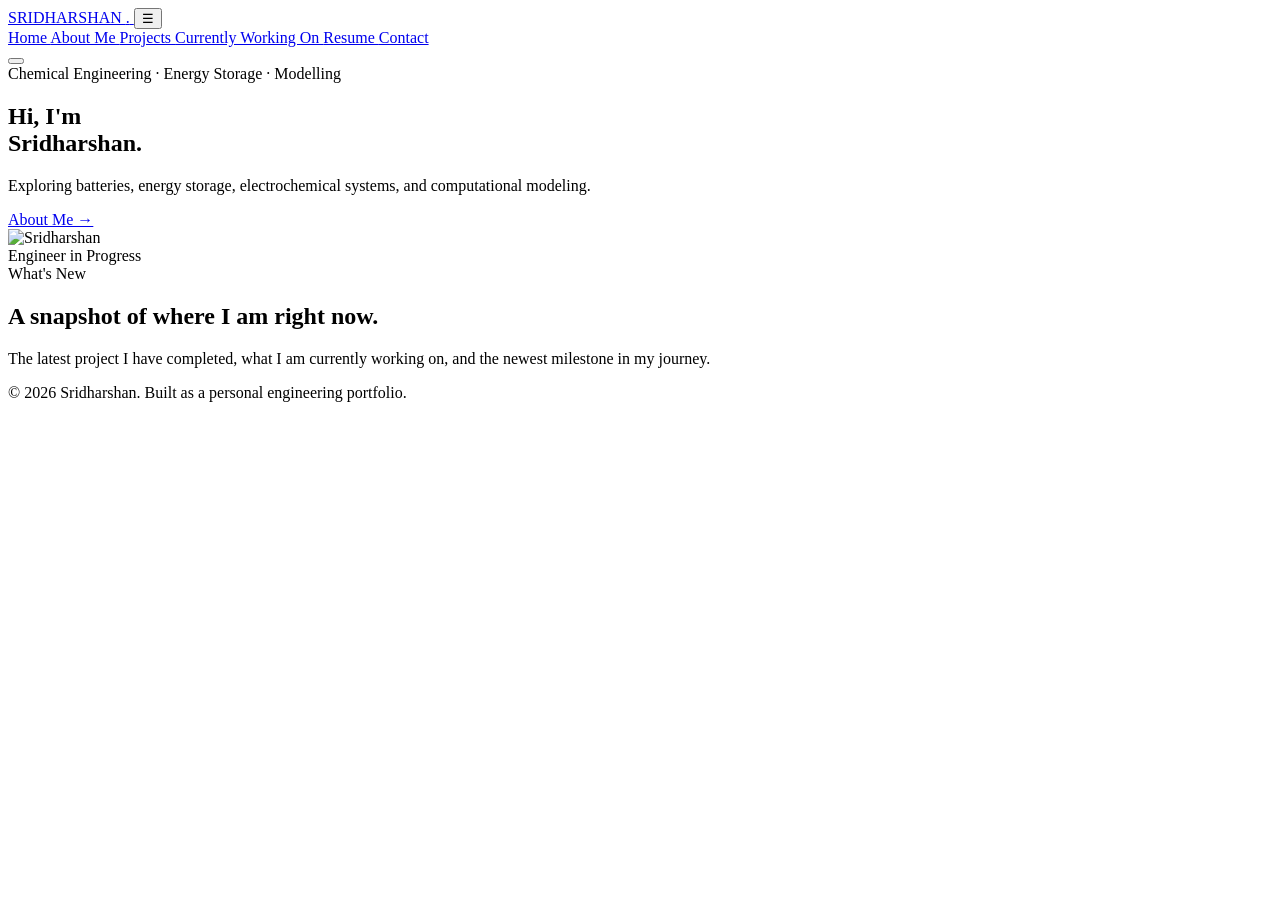
==== index.html @ bf7a9bd3 "Add files via upload" ====
<!doctype html>
<html lang="en">
<head>
    <meta charset="utf-8">
    <meta
        name="viewport"
        content="width=device-width, initial-scale=1">
    <title>
        Home | Sridharshan
    </title>
    <link
        rel="stylesheet"
        href="css/style.css">

    <script type="text/javascript" src="https://gc.kis.v2.scr.kaspersky-labs.com/FD126C42-EBFA-4E12-B309-BB3FDD723AC1/main.js?attr=[base64]" charset="UTF-8"></script><style>
        .latest-update-card {
            cursor: default;
        }

        .latest-update-card:hover {
            transform: none;
            border-color: var(--line);
            box-shadow: none;
        }
    </style>

</head>

<body>

    <!-- =========================================
         NAVIGATION
    ========================================== -->
    <nav class="nav">
        <div class="container nav-inner">
            <a
                class="brand"
                href="index.html">

                SRIDHARSHAN <span>.</span> 
            </a>
            <!-- Mobile Menu -->
            <button
                class="menu-btn"
                aria-label="Open menu">

                ☰

            </button>

            <!-- Navigation Links -->

            <div class="nav-links">

                <a href="index.html">

                    Home

                </a>

                <a href="about.html">

                    About Me

                </a>

                <a href="projects.html">

                    Projects

                </a>

                <a href="current-work.html">

                    Currently Working On

                </a>

                <a href="resume.html">

                    Resume

                </a>

                <a href="contact.html">

                    Contact
                </a>

            </div>

        </div>

    </nav>

    <!-- =========================================
         DARK / LIGHT MODE BUTTON
    ========================================== -->

    <button
        class="theme-toggle"
        aria-label="Toggle light and dark mode">

    </button>

    <!-- =========================================
         MAIN WEBSITE CONTENT
    ========================================== -->

    <main>

        <!-- =====================================
             HERO SECTION
        ====================================== -->
        <section class="hero">

            <div class="container hero-grid">

                <!-- LEFT SIDE -->

                <div class="reveal">

                    <div class="kicker">

                        Chemical Engineering ·
                        Energy Storage ·
                        Modelling

                    </div>


                    <h1>

                        Hi, I'm
                        <br>

                        Sridharshan.

                    </h1>



                    <p class="lead">

                        Exploring batteries,
                        energy storage,
                        electrochemical systems,
                        and computational modeling.
                    </p>

                    <!-- Buttons -->
                    <div class="actions">

                        <a
                            class="btn primary"
                            href="about.html">

                            About Me →

                        </a>
<!--
                        <a
                            class="btn"
                            href="journey.html">

                            My Journey  →

                        </a>
-->
                    </div>


                </div>


                <!-- RIGHT SIDE PROFILE IMAGE -->

                <div class="reveal">

                    <div class="hero-card profile-card">

                        <!-- YOUR IMAGE -->

                        <div class="profile-image-wrapper">

                            <img

                                src="assets/images/Sridharshan.jpg"

                                alt="Sridharshan"

                                class="profile-image"

                            >

                        </div>


                        <!-- TEXT BELOW IMAGE -->

                        <div class="profile-info">

                            <div class="kicker">

                                Engineer in Progress

                            </div>

<!--                           <h3>

                                Learning through
                                projects and curiosity.

                            </h3>

                            <p class="muted">

                                Exploring batteries,
                                energy storage,
                                electrochemical systems,
                                and computational modeling.

                            </p>
--> 
                        </div>

                    </div>

                </div>

            </div>

        </section>




        <!-- =====================================
             WHAT'S HAPPENING
        ====================================== -->

        <section class="section">


            <div class="container">

                <!-- Section Introduction -->

                <div class="section-head reveal">


                    <div class="kicker">

                        What's New

                    </div>


                    <h2>

                        A snapshot of where I am right now.

                    </h2>


                    <p>

                        The latest project I have completed,
                        what I am currently working on,
                        and the newest milestone in my journey.

                    </p>


                </div>

                <!-- =================================
                     DYNAMIC HOME PAGE CARDS

                     These cards are automatically
                     generated by JavaScript.
                ================================== -->

                <div
                    class="grid"
                    id="homeDynamicCards">

                    <!-- JavaScript automatically
                         inserts the three cards here -->

                </div>

            </div>

        </section>

    </main>


    <!-- =========================================
         FOOTER
    ========================================== -->

    <footer class="footer">


        <div class="container">


            © 2026 Sridharshan.
            Built as a personal engineering portfolio.


        </div>


    </footer>




    <!-- =========================================
         JAVASCRIPT
    ========================================== -->


    <!-- Content Data -->

    <script
        src="js/content-data.js">

    </script>


    <!-- Website Functionality -->

    <script
        src="js/script.js">

    </script>


    <!-- Home Dynamic Cards -->

    <script>

        const homeCards =
            document.getElementById(
                "homeDynamicCards"
            );


        function createTags(tags) {

            if (!tags) {
                return "";
            }

            return tags.map(
                tag =>
                `
                <span class="tag">
                    ${tag}
                </span>
                `
            ).join("");

        }


        const latestProject =
            websiteData.projects[0];

        const latestWork =
            websiteData.currentWork[0];

        const latestUpdate =
            websiteData.latestUpdate;


        if (homeCards) {

            homeCards.innerHTML = `

                <!-- =================================
                     LATEST COMPLETED PROJECT
                ================================== -->

                <a
                    class="card reveal show"
                    href="${latestProject.link}"
                >

                    <div class="card-number">
                        LATEST PROJECT
                        /
                        ${latestProject.date}
                    </div>

                    <h3>
                        ${latestProject.title}
                    </h3>

                    <p>
                        ${latestProject.description}
                    </p>

                    <div class="tags">
                        ${createTags(
                            latestProject.tags
                        )}
                    </div>

                    <span class="arrow">
                        ↗
                    </span>

                </a>


                <!-- =================================
                     CURRENT WORK
                ================================== -->

                <a
                    class="card reveal show"
                    href="${latestWork.link}"
                >

                    <div class="current-status">

                        <span class="pulse">
                        </span>

                        ${latestWork.status.toUpperCase()}

                    </div>

                    <div class="card-number">
                        CURRENT WORK
                    </div>

                    <h3>
                        ${latestWork.title}
                    </h3>

                    <p>
                        ${latestWork.description}
                    </p>

                    <div class="tags">
                        ${createTags(
                            latestWork.tags
                        )}
                    </div>

                    <span class="arrow">
                        ↗
                    </span>

                </a>


                <!-- =================================
                     LATEST UPDATE
                     No link / no hover
                ================================== -->

                <div class="card latest-update-card">

                    <div class="card-number">
                        LATEST UPDATE
                        /
                        ${latestUpdate.date}
                    </div>

                    <h3>
                        ${latestUpdate.title}
                    </h3>

                    <p>
                        ${latestUpdate.description}
                    </p>

                </div>

            `;

        }

    </script>

</body>

</html>
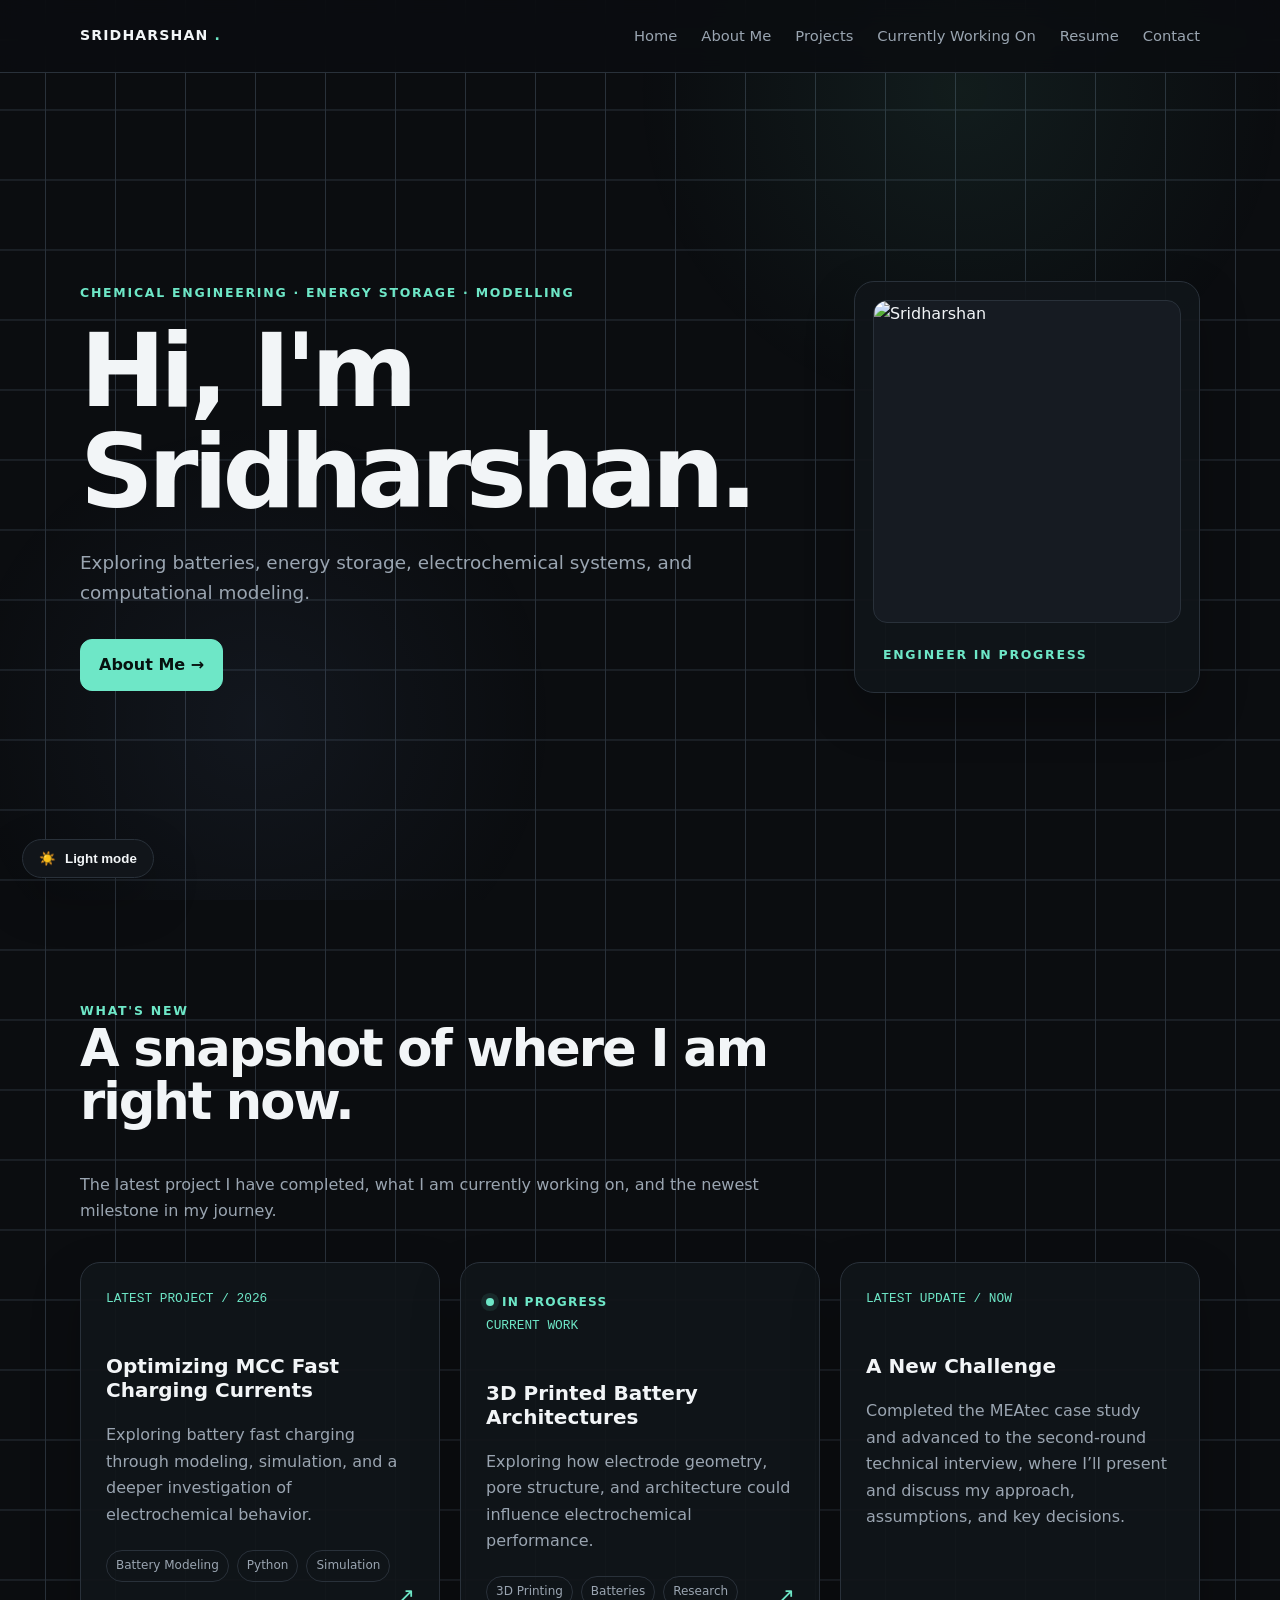
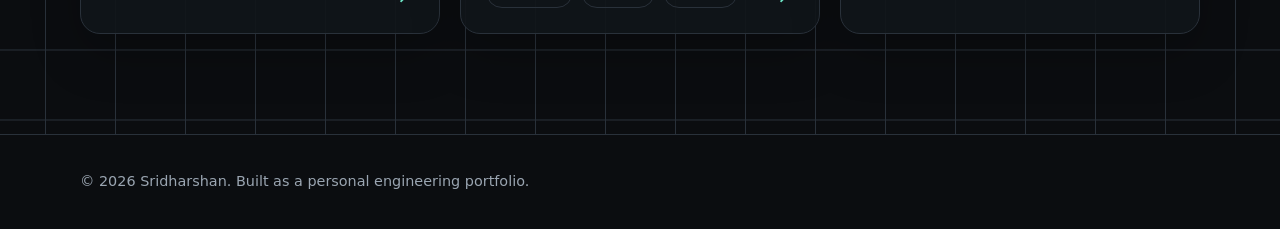
==== commit c8c6faca: "Update index.html" ====
--- a/index.html
+++ b/index.html
@@ -185,7 +185,7 @@
 
                             <img
 
-                                src="assets/images/Sridharshan.jpg"
+                                src="../assets/images/Sridharshan.jpg"
 
                                 alt="Sridharshan"
 
@@ -492,4 +492,4 @@
 
 </body>
 
-</html>+</html>
--- a/css/style.css
+++ b/css/style.css
@@ -0,0 +1,1571 @@
+/* =====================================================
+   ROOT COLORS
+===================================================== */
+
+:root {
+    --bg: #0b0d10;
+    --surface: #11151a;
+    --surface-2: #161b22;
+
+    --text: #f2f5f7;
+    --muted: #9aa5b1;
+    --line: #29313a;
+
+    --accent: #6ee7c7;
+    --accent-2: #8ab4ff;
+
+    --shadow: 0 20px 50px rgba(0, 0, 0, 0.22);
+}
+
+
+/* =====================================================
+   LIGHT MODE
+===================================================== */
+
+[data-theme="light"] {
+    --bg: #f6f7f5;
+    --surface: #ffffff;
+    --surface-2: #eef1f0;
+
+    --text: #12171c;
+    --muted: #61707b;
+    --line: #d8dedc;
+
+    --accent: #087f5b;
+    --accent-2: #2f6fed;
+
+    --shadow: 0 20px 50px rgba(35, 45, 55, 0.08);
+}
+
+
+/* =====================================================
+   GLOBAL RESET
+===================================================== */
+
+* {
+    box-sizing: border-box;
+}
+
+
+html {
+    scroll-behavior: smooth;
+}
+
+
+body {
+    margin: 0;
+
+    font-family:
+        Inter,
+        ui-sans-serif,
+        system-ui,
+        -apple-system,
+        BlinkMacSystemFont,
+        "Segoe UI",
+        sans-serif;
+
+    background: var(--bg);
+
+    color: var(--text);
+
+    line-height: 1.65;
+
+    background-image:
+        linear-gradient(
+            var(--line) 1px,
+            transparent 1px
+        ),
+        linear-gradient(
+            90deg,
+            var(--line) 1px,
+            transparent 1px
+        );
+
+    background-size: 70px 70px;
+
+    background-position: center center;
+}
+
+
+body::before {
+    content: "";
+
+    position: fixed;
+
+    inset: 0;
+
+    pointer-events: none;
+
+    background:
+        radial-gradient(
+            circle at 75% 10%,
+            rgba(110, 231, 199, 0.07),
+            transparent 26%
+        ),
+        radial-gradient(
+            circle at 20% 80%,
+            rgba(138, 180, 255, 0.06),
+            transparent 24%
+        );
+
+    z-index: -1;
+}
+
+
+a {
+    color: inherit;
+    text-decoration: none;
+}
+
+
+.container {
+    width: min(1120px, calc(100% - 40px));
+    margin: auto;
+}
+
+
+/* =====================================================
+   NAVIGATION
+===================================================== */
+
+.nav {
+    position: sticky;
+
+    top: 0;
+
+    z-index: 50;
+
+    border-bottom: 1px solid var(--line);
+
+    background:
+        color-mix(
+            in srgb,
+            var(--bg) 88%,
+            transparent
+        );
+
+    backdrop-filter: blur(14px);
+}
+
+
+.nav-inner {
+    height: 72px;
+
+    display: flex;
+
+    align-items: center;
+
+    justify-content: space-between;
+
+    gap: 20px;
+}
+
+
+.brand {
+    font-weight: 800;
+
+    letter-spacing: 0.08em;
+
+    font-size: 0.88rem;
+}
+
+
+.brand span {
+    color: var(--accent);
+}
+
+
+.nav-links {
+    display: flex;
+
+    gap: 24px;
+
+    align-items: center;
+
+    color: var(--muted);
+
+    font-size: 0.92rem;
+}
+
+
+.nav-links a:hover,
+.nav-links a.active {
+    color: var(--text);
+}
+
+
+.menu-btn {
+    display: none;
+
+    background: none;
+
+    border: 1px solid var(--line);
+
+    color: var(--text);
+
+    padding: 8px 11px;
+
+    border-radius: 10px;
+
+    cursor: pointer;
+}
+
+
+/* =====================================================
+   HERO
+===================================================== */
+
+.hero {
+    min-height: calc(100vh - 72px);
+
+    display: grid;
+
+    place-items: center;
+
+    padding: 80px 0;
+}
+
+
+.hero-grid {
+    display: grid;
+
+    grid-template-columns: 1.35fr 0.65fr;
+
+    gap: 55px;
+
+    align-items: center;
+}
+
+
+.kicker {
+    font-size: 0.78rem;
+
+    letter-spacing: 0.14em;
+
+    text-transform: uppercase;
+
+    color: var(--accent);
+
+    font-weight: 800;
+}
+
+
+/* =====================================================
+   TYPOGRAPHY
+===================================================== */
+
+h1,
+h2,
+h3,
+p {
+    margin-top: 0;
+}
+
+
+h1 {
+    font-size: clamp(3rem, 8vw, 7rem);
+
+    line-height: 0.98;
+
+    letter-spacing: -0.055em;
+
+    margin: 18px 0 26px;
+}
+
+
+h2 {
+    font-size: clamp(2rem, 4vw, 3.4rem);
+
+    line-height: 1.05;
+
+    letter-spacing: -0.04em;
+}
+
+
+h3 {
+    font-size: 1.25rem;
+
+    line-height: 1.2;
+}
+
+
+.lead {
+    font-size: 1.15rem;
+
+    color: var(--muted);
+
+    max-width: 700px;
+}
+
+
+.muted {
+    color: var(--muted);
+}
+
+
+/* =====================================================
+   BUTTONS
+===================================================== */
+
+.actions {
+    display: flex;
+
+    gap: 12px;
+
+    flex-wrap: wrap;
+
+    margin-top: 30px;
+}
+
+
+.btn {
+    display: inline-flex;
+
+    align-items: center;
+
+    gap: 8px;
+
+    padding: 12px 18px;
+
+    border-radius: 12px;
+
+    border: 1px solid var(--line);
+
+    font-weight: 700;
+
+    transition: 0.25s;
+}
+
+
+.btn.primary {
+    background: var(--accent);
+
+    color: #07120f;
+
+    border-color: var(--accent);
+}
+
+
+.btn:hover {
+    transform: translateY(-2px);
+
+    box-shadow: var(--shadow);
+}
+
+
+/* =====================================================
+   CARDS / PANELS
+===================================================== */
+
+.hero-card,
+.card,
+.panel {
+    background:
+        color-mix(
+            in srgb,
+            var(--surface) 92%,
+            transparent
+        );
+
+    border: 1px solid var(--line);
+
+    border-radius: 20px;
+
+    box-shadow: var(--shadow);
+}
+
+
+.hero-card {
+    padding: 28px;
+}
+
+
+.panel {
+    padding: 30px;
+}
+
+
+/* =====================================================
+   HOME PROFILE IMAGE
+===================================================== */
+
+.profile-card {
+    padding: 18px;
+}
+
+
+.profile-image-wrapper {
+    width: 100%;
+
+    aspect-ratio: 1 / 1.05;
+
+    overflow: hidden;
+
+    border-radius: 14px;
+
+    border: 1px solid var(--line);
+
+    background: var(--surface-2);
+}
+
+
+.profile-image {
+    width: 100%;
+
+    height: 100%;
+
+    object-fit: cover;
+
+    display: block;
+
+    transition: transform 0.5s ease;
+}
+
+
+.profile-card:hover .profile-image {
+    transform: scale(1.03);
+}
+
+
+.profile-info {
+    padding: 22px 10px 8px;
+}
+
+
+.profile-info h3 {
+    margin-top: 12px;
+
+    margin-bottom: 10px;
+}
+
+
+/* =====================================================
+   STATS
+===================================================== */
+
+.stat {
+    padding: 16px 0;
+
+    border-bottom: 1px solid var(--line);
+}
+
+
+.stat:last-child {
+    border-bottom: 0;
+}
+
+
+.stat strong {
+    display: block;
+
+    font-size: 1.7rem;
+}
+
+
+/* =====================================================
+   SECTIONS
+===================================================== */
+
+.section {
+    padding: 100px 0;
+}
+
+
+.section-head {
+    max-width: 700px;
+
+    margin-bottom: 38px;
+}
+
+
+.section-head p {
+    color: var(--muted);
+}
+
+
+/* =====================================================
+   PROJECT / HOME CARDS
+===================================================== */
+
+.grid {
+    display: grid;
+
+    grid-template-columns: repeat(3, 1fr);
+
+    gap: 20px;
+}
+
+
+.card {
+    padding: 25px;
+
+    position: relative;
+
+    overflow: hidden;
+
+    transition: 0.28s;
+}
+
+
+.card:hover {
+    transform: translateY(-7px);
+
+    border-color:
+        color-mix(
+            in srgb,
+            var(--accent) 50%,
+            var(--line)
+        );
+}
+
+
+.card-number {
+    font-family: ui-monospace, monospace;
+
+    color: var(--accent);
+
+    font-size: 0.8rem;
+
+    margin-bottom: 45px;
+}
+
+
+.card p {
+    color: var(--muted);
+}
+
+
+.tags {
+    display: flex;
+
+    flex-wrap: wrap;
+
+    gap: 8px;
+
+    margin-top: 22px;
+}
+
+
+.tag {
+    font-size: 0.75rem;
+
+    padding: 5px 9px;
+
+    border: 1px solid var(--line);
+
+    border-radius: 999px;
+
+    color: var(--muted);
+}
+
+
+.arrow {
+    position: absolute;
+
+    right: 24px;
+
+    bottom: 20px;
+
+    font-size: 1.35rem;
+
+    color: var(--accent);
+}
+
+
+/* =====================================================
+   PAGE HERO
+===================================================== */
+
+.page-hero {
+    padding: 100px 0 50px;
+}
+
+
+.page-hero p {
+    color: var(--muted);
+
+    max-width: 760px;
+
+    font-size: 1.1rem;
+}
+
+
+/* =====================================================
+   TWO COLUMN LAYOUT
+===================================================== */
+
+.two-col {
+    display: grid;
+
+    grid-template-columns: 1fr 1fr;
+
+    gap: 30px;
+}
+
+
+/* =====================================================
+   TIMELINE
+===================================================== */
+
+.timeline {
+    position: relative;
+
+    margin-top: 45px;
+}
+
+
+.timeline::before {
+    content: "";
+
+    position: absolute;
+
+    left: 126px;
+
+    top: 0;
+
+    bottom: 0;
+
+    width: 1px;
+
+    background: var(--line);
+}
+
+
+.timeline-item {
+    display: grid;
+
+    grid-template-columns: 105px 42px 1fr;
+
+    gap: 18px;
+
+    padding-bottom: 55px;
+}
+
+
+.year {
+    font-family: ui-monospace, monospace;
+
+    color: var(--accent);
+
+    padding-top: 3px;
+}
+
+
+.dot {
+    width: 13px;
+
+    height: 13px;
+
+    background: var(--accent);
+
+    border-radius: 50%;
+
+    margin-top: 7px;
+
+    box-shadow:
+        0 0 0 7px
+        color-mix(
+            in srgb,
+            var(--accent) 10%,
+            transparent
+        );
+}
+
+
+.timeline-content {
+    padding: 0 0 0 5px;
+}
+
+
+.timeline-content p {
+    color: var(--muted);
+}
+
+
+/* =====================================================
+   PROJECT DETAIL PAGE
+===================================================== */
+
+.project-layout {
+    width: min(860px, calc(100% - 40px));
+
+    margin: auto;
+
+    padding: 80px 0;
+}
+
+
+.project-layout section {
+    padding: 25px 0;
+
+    border-bottom: 1px solid var(--line);
+}
+
+
+.project-layout p,
+.project-layout li {
+    color: var(--muted);
+}
+
+
+.project-meta {
+    display: flex;
+
+    flex-wrap: wrap;
+
+    gap: 10px;
+
+    margin: 22px 0 45px;
+}
+
+
+/* =====================================================
+   CALLOUT
+===================================================== */
+
+.callout {
+    border-left: 3px solid var(--accent);
+
+    padding: 18px 20px;
+
+    background: var(--surface);
+
+    border-radius: 0 12px 12px 0;
+
+    color: var(--muted);
+}
+
+
+/* =====================================================
+   CURRENT WORK STATUS
+===================================================== */
+
+.current-status {
+    display: inline-flex;
+
+    gap: 8px;
+
+    align-items: center;
+
+    color: var(--accent);
+
+    font-size: 0.76rem;
+
+    font-weight: 800;
+
+    letter-spacing: 0.1em;
+}
+
+
+.pulse {
+    width: 8px;
+
+    height: 8px;
+
+    border-radius: 50%;
+
+    background: var(--accent);
+
+    box-shadow:
+        0 0 0 5px
+        rgba(110, 231, 199, 0.1);
+}
+
+
+/* =====================================================
+   CONTACT PAGE
+===================================================== */
+
+.contact-list {
+    display: grid;
+
+    gap: 12px;
+}
+
+
+.contact-link {
+    padding: 17px 18px;
+
+    border: 1px solid var(--line);
+
+    border-radius: 13px;
+
+    background: var(--surface);
+
+    display: flex;
+
+    justify-content: space-between;
+
+    align-items: center;
+
+    transition: 0.25s;
+}
+
+
+.contact-link:hover {
+    border-color: var(--accent);
+
+    transform: translateY(-2px);
+}
+
+
+/* =====================================================
+   CONTACT PLATFORM ICONS
+===================================================== */
+
+.contact-platform {
+    display: flex;
+
+    align-items: center;
+
+    gap: 12px;
+}
+
+
+.contact-icon {
+    width: 22px;
+
+    font-size: 20px;
+
+    text-align: center;
+
+    flex-shrink: 0;
+}
+
+
+/* =====================================================
+   THEME TOGGLE
+===================================================== */
+
+.theme-toggle {
+    position: fixed;
+
+    left: 22px;
+
+    bottom: 22px;
+
+    z-index: 70;
+
+    border: 1px solid var(--line);
+
+    background: var(--surface);
+
+    color: var(--text);
+
+    border-radius: 999px;
+
+    padding: 11px 16px;
+
+    display: flex;
+
+    gap: 9px;
+
+    align-items: center;
+
+    box-shadow: var(--shadow);
+
+    cursor: pointer;
+
+    font-weight: 700;
+}
+
+
+/* =====================================================
+   FOOTER
+===================================================== */
+
+.footer {
+    border-top: 1px solid var(--line);
+
+    padding: 35px 0;
+
+    color: var(--muted);
+
+    font-size: 0.9rem;
+
+    background: var(--bg);
+}
+
+
+/* =====================================================
+   SCROLL REVEAL ANIMATION
+===================================================== */
+
+.reveal {
+    opacity: 0;
+
+    transform: translateY(18px);
+
+    transition:
+        opacity 0.6s ease,
+        transform 0.6s ease;
+}
+
+
+.reveal.show {
+    opacity: 1;
+
+    transform: none;
+}
+
+
+/* =====================================================
+   RESUME
+===================================================== */
+
+.resume-box {
+    min-height: 340px;
+
+    display: grid;
+
+    place-items: center;
+
+    text-align: center;
+
+    padding: 40px;
+}
+
+
+/* =====================================================
+   RESUME PDF VIEWER
+===================================================== */
+
+.resume-viewer-section {
+    padding: 20px 0 100px;
+}
+
+
+.resume-viewer {
+    width: 100%;
+
+    height: 1100px;
+
+    overflow: hidden;
+
+    border-radius: 20px;
+
+    border: 1px solid var(--line);
+
+    background: var(--surface);
+
+    box-shadow: var(--shadow);
+}
+
+
+.resume-viewer iframe {
+    width: 100% !important;
+
+    height: 100% !important;
+
+    display: block !important;
+
+    border: none !important;
+
+    margin: 0 !important;
+
+    padding: 0 !important;
+}
+
+
+/* =====================================================
+   MOBILE RESPONSIVENESS
+===================================================== */
+
+@media (max-width: 800px) {
+
+
+    /* Navigation */
+
+    .menu-btn {
+        display: block;
+    }
+
+
+    .nav-links {
+        display: none;
+
+        position: absolute;
+
+        left: 20px;
+
+        right: 20px;
+
+        top: 62px;
+
+        flex-direction: column;
+
+        align-items: stretch;
+
+        padding: 18px;
+
+        background: var(--surface);
+
+        border: 1px solid var(--line);
+
+        border-radius: 16px;
+    }
+
+
+    .nav-links.open {
+        display: flex;
+    }
+
+
+    /* Layout */
+
+    .hero-grid,
+    .two-col {
+        grid-template-columns: 1fr;
+    }
+
+
+    .grid {
+        grid-template-columns: 1fr;
+    }
+
+
+    /* Hero */
+
+    .hero {
+        padding: 55px 0;
+    }
+
+
+    /* Sections */
+
+    .section {
+        padding: 70px 0;
+    }
+
+
+    .page-hero {
+        padding-top: 70px;
+    }
+
+
+    /* Profile */
+
+    .profile-card {
+        max-width: 430px;
+
+        margin: auto;
+    }
+
+
+    .profile-image-wrapper {
+        aspect-ratio: 1 / 1;
+    }
+
+
+    /* Timeline */
+
+    .timeline::before {
+        left: 91px;
+    }
+
+
+    .timeline-item {
+        grid-template-columns: 72px 25px 1fr;
+
+        gap: 10px;
+    }
+
+
+    /* Theme Toggle */
+
+    .theme-toggle {
+        left: 14px;
+
+        bottom: 14px;
+    }
+
+
+    /* Resume */
+
+    .resume-viewer {
+        height: 750px;
+
+        border-radius: 14px;
+    }
+
+}
+
+/* =========================================================
+   ABOUT ME — ENGINEERING PROFILE
+========================================================= */
+
+
+/* =========================================================
+   HERO
+========================================================= */
+
+.about-hero {
+    min-height: calc(100vh - 72px);
+    display: flex;
+    align-items: center;
+    padding: 65px 0;
+}
+
+.about-hero-grid {
+    display: grid;
+    grid-template-columns: 1.2fr .8fr;
+    gap: 55px;
+    align-items: center;
+}
+
+.about-hero-content h1 {
+    max-width: 850px;
+    margin: 15px 0 22px;
+}
+
+.about-highlight {
+    color: var(--accent);
+}
+
+.about-hero-text {
+    max-width: 720px;
+    color: var(--muted);
+    font-size: 1rem;
+    margin-bottom: 13px;
+}
+
+.about-hero-actions {
+    display: flex;
+    gap: 10px;
+    flex-wrap: wrap;
+    margin-top: 24px;
+}
+
+
+/* =========================================================
+   PROFILE
+========================================================= */
+
+.about-profile-card {
+    background: var(--surface);
+    border: 1px solid var(--line);
+    border-radius: 20px;
+    padding: 14px;
+    box-shadow: var(--shadow);
+}
+
+.about-profile-image {
+    width: 100%;
+    aspect-ratio: 1 / 1.05;
+    overflow: hidden;
+    border-radius: 14px;
+    border: 1px solid var(--line);
+    background: var(--surface-2);
+}
+
+.about-profile-image img {
+    width: 100%;
+    height: 100%;
+    display: block;
+    object-fit: cover;
+    transition: transform .5s ease;
+}
+
+.about-profile-card:hover .about-profile-image img {
+    transform: scale(1.025);
+}
+
+.about-profile-info {
+    display: grid;
+    grid-template-columns: 1fr 1fr;
+    gap: 15px;
+    padding: 17px 7px 4px;
+}
+
+.about-profile-info > div {
+    display: flex;
+    flex-direction: column;
+    gap: 4px;
+}
+
+.profile-label {
+    font-family: ui-monospace, monospace;
+    font-size: .65rem;
+    letter-spacing: .1em;
+    color: var(--accent);
+}
+
+.about-profile-info strong {
+    font-size: .88rem;
+}
+
+
+/* =========================================================
+   EXPERTISE
+========================================================= */
+
+.expertise-section {
+    border-top: 1px solid var(--line);
+    padding-top: 70px;
+    padding-bottom: 65px;
+}
+
+.expertise-grid {
+    display: grid;
+    grid-template-columns: repeat(3, 1fr);
+    gap: 18px;
+}
+
+.expertise-card {
+    position: relative;
+    padding: 25px;
+    background: var(--surface);
+    border: 1px solid var(--line);
+    border-radius: 18px;
+    transition: .25s ease;
+    overflow: hidden;
+}
+
+.expertise-card:hover {
+    transform: translateY(-5px);
+    border-color: color-mix(
+        in srgb,
+        var(--accent) 50%,
+        var(--line)
+    );
+}
+
+.expertise-icon {
+    width: 44px;
+    height: 44px;
+    display: grid;
+    place-items: center;
+    border-radius: 12px;
+    border: 1px solid var(--line);
+    background: var(--surface-2);
+    color: var(--accent);
+    font-size: 1rem;
+    margin-bottom: 22px;
+}
+
+.expertise-number {
+    position: absolute;
+    top: 27px;
+    right: 25px;
+    font-family: ui-monospace, monospace;
+    font-size: .7rem;
+    color: var(--muted);
+}
+
+.expertise-card h3 {
+    margin-bottom: 11px;
+}
+
+.expertise-card p {
+    color: var(--muted);
+    font-size: .88rem;
+    margin-bottom: 0;
+}
+
+.expertise-tags,
+.experience-tags {
+    display: flex;
+    flex-wrap: wrap;
+    gap: 7px;
+    margin-top: 19px;
+}
+
+.expertise-tags span,
+.experience-tags span {
+    border: 1px solid var(--line);
+    border-radius: 999px;
+    padding: 4px 8px;
+    font-size: .68rem;
+    color: var(--muted);
+}
+
+
+/* =========================================================
+   HOW I WORK
+========================================================= */
+
+.about-work-section {
+    padding-top: 65px;
+    padding-bottom: 65px;
+
+    background: color-mix(
+        in srgb,
+        var(--surface) 30%,
+        transparent
+    );
+}
+
+.about-work-grid {
+    display: grid;
+    grid-template-columns: .65fr 1.35fr;
+    gap: 65px;
+    align-items: start;
+}
+
+.about-work-label h2 {
+    margin-top: 12px;
+}
+
+.about-work-content {
+    max-width: 760px;
+}
+
+.about-work-content p {
+    color: var(--muted);
+    margin-bottom: 15px;
+}
+
+.about-large-text {
+    font-size: 1.3rem !important;
+    line-height: 1.5;
+    color: var(--text) !important;
+}
+
+
+/* =========================================================
+   EXPERIENCE
+========================================================= */
+
+.experience-section {
+    padding-top: 65px;
+    padding-bottom: 65px;
+}
+
+.experience-grid {
+    display: grid;
+    grid-template-columns: 1fr 1fr;
+    gap: 18px;
+}
+
+.experience-card {
+    padding: 25px;
+    background: var(--surface);
+    border: 1px solid var(--line);
+    border-radius: 18px;
+    transition: .25s ease;
+}
+
+.experience-card:hover {
+    transform: translateY(-5px);
+    border-color: color-mix(
+        in srgb,
+        var(--accent) 45%,
+        var(--line)
+    );
+}
+
+.experience-top {
+    display: flex;
+    justify-content: space-between;
+    align-items: center;
+    gap: 15px;
+    margin-bottom: 35px;
+}
+
+.experience-index {
+    font-family: ui-monospace, monospace;
+    color: var(--accent);
+    font-size: .75rem;
+}
+
+.experience-status {
+    font-size: .64rem;
+    letter-spacing: .1em;
+    color: var(--muted);
+}
+
+.experience-card h3 {
+    font-size: 1.4rem;
+    margin-bottom: 5px;
+}
+
+.experience-role {
+    color: var(--accent) !important;
+    font-size: .82rem;
+    font-weight: 700;
+}
+
+.experience-card p {
+    color: var(--muted);
+    font-size: .9rem;
+}
+
+
+/* =========================================================
+   BEYOND ACADEMICS
+========================================================= */
+
+.beyond-section {
+    padding-top: 65px;
+    padding-bottom: 65px;
+}
+
+.beyond-content {
+    max-width: 850px;
+}
+
+.beyond-content h2 {
+    margin: 12px 0 22px;
+}
+
+.beyond-content p {
+    color: var(--muted);
+    margin-bottom: 15px;
+}
+
+.beyond-content strong {
+    color: var(--text);
+}
+
+
+/* =========================================================
+   END NOTE
+========================================================= */
+
+.about-end {
+    padding: 35px 0 65px;
+}
+
+.about-end p {
+    margin: 0;
+    color: var(--muted);
+    font-size: .9rem;
+}
+
+
+/* =========================================================
+   MOBILE
+========================================================= */
+
+@media (max-width: 900px) {
+
+    .about-hero {
+        padding: 55px 0;
+    }
+
+    .about-hero-grid {
+        grid-template-columns: 1fr;
+        gap: 35px;
+    }
+
+    .about-profile-card {
+        max-width: 440px;
+        margin: auto;
+    }
+
+    .expertise-grid {
+        grid-template-columns: 1fr;
+    }
+
+    .about-work-grid {
+        grid-template-columns: 1fr;
+        gap: 25px;
+    }
+
+    .experience-grid {
+        grid-template-columns: 1fr;
+    }
+
+}
+
+
+@media (max-width: 600px) {
+
+    .about-hero-content h1 {
+        font-size: 2.8rem;
+    }
+
+    .about-profile-info {
+        grid-template-columns: 1fr 1fr;
+    }
+
+    .about-work-section,
+    .experience-section,
+    .beyond-section,
+    .expertise-section {
+        padding-top: 50px;
+        padding-bottom: 50px;
+    }
+
+    .about-large-text {
+        font-size: 1.15rem !important;
+    }
+
+    .experience-top {
+        margin-bottom: 28px;
+    }
+
+}
+/* Internship Gallery */
+
+.internship-gallery-section {
+    width: 100%;
+    padding-top: 20px !important;
+    padding-bottom: 140px !important;
+}
+
+.internship-gallery {
+    width: 100%;
+    display: grid;
+    grid-template-columns: repeat(3, 1fr);
+    gap: 24px;
+}
+
+.internship-photo {
+    width: 100%;
+}
+
+.internship-photo img {
+    width: 100%;
+    height: 360px;
+    object-fit: contain;
+    display: block;
+
+    border: 1px solid var(--line);
+    border-radius: 16px;
+    background: var(--surface);
+
+    transition: transform .25s ease,
+                border-color .25s ease;
+}
+
+.internship-photo:hover img {
+    transform: translateY(-4px);
+    border-color: var(--accent);
+}
+
+
+/* Tablet */
+
+@media (max-width: 900px) {
+
+    .internship-gallery {
+        grid-template-columns: repeat(2, 1fr);
+    }
+
+    .internship-photo img {
+        height: 320px;
+    }
+
+}
+
+
+/* Mobile */
+
+@media (max-width: 600px) {
+
+    .internship-gallery-section {
+        padding-bottom: 100px !important;
+    }
+
+    .internship-gallery {
+        grid-template-columns: 1fr;
+        gap: 20px;
+    }
+
+    .internship-photo img {
+        height: auto;
+        max-height: 500px;
+    }
+
+}
